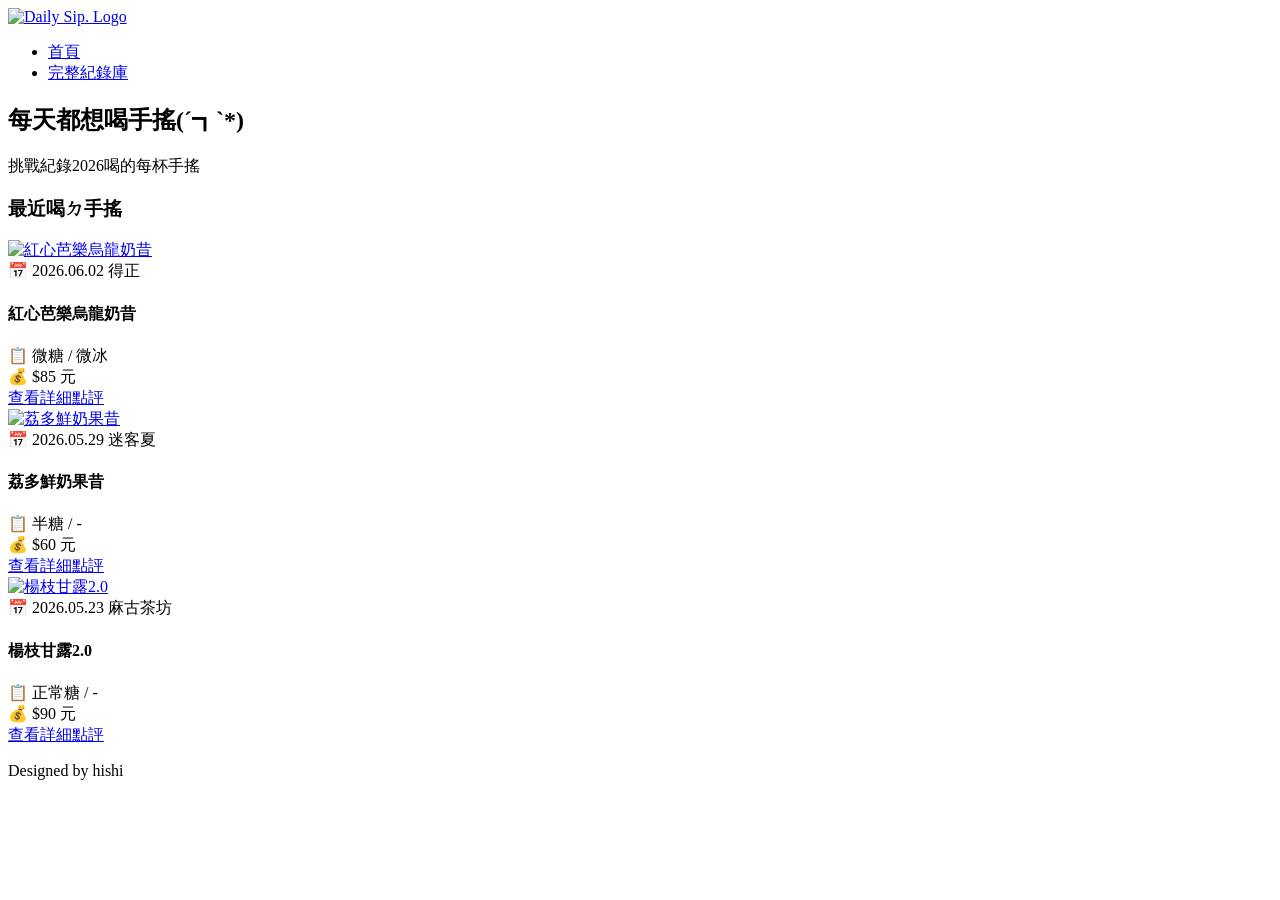
==== index.html @ ff0eec26 "Add files via upload" ====
<!DOCTYPE html>
<html lang="zh-TW">
<head>
    <meta charset="UTF-8">
    <meta name="viewport" content="width=device-width, initial-scale=1.0">
    <title>Daily Sip. | 我的手搖飲相遇日記</title>
    <link rel="stylesheet" href="css/style.css">
</head>
<body>

    <header class="site-header">
        <div class="header-container">
            <div class="logo">
                <a href="index.html">
                    <img src="images/logo.png" alt="Daily Sip. Logo" class="logo-img">
                </a>
            </div>
            <nav class="main-nav">
                <ul>
                    <li><a href="index.html" class="active">首頁</a></li>
                    <li><a href="drinks.html">完整紀錄庫</a></li>
                </ul>
            </nav>
        </div>
    </header>

    <section class="hero-section">
        <div class="hero-content">
            <h2>每天都想喝手搖(´┓`*)</h2>
            <p>挑戰紀錄2026喝的每杯手搖</p>
        </div>
    </section>

    <main class="container">
        <h3 class="section-title"> 最近喝ㄉ手搖</h3>
        <div class="drinks-grid">
            
            <div class="drink-card">
                <div class="drink-img-box">
                    <a href="drinks.html#drink01">
                        <img src="images/drink01.jpg" alt="紅心芭樂烏龍奶昔">
                    </a>
                </div>
                <div class="card-meta">
                    <span class="drink-date">📅 2026.06.02</span>
                    <span class="brand-tag">得正</span>
                </div>
                <h4>紅心芭樂烏龍奶昔</h4>     
                <div class="recipe-price-box">
                    <div class="my-recipe">📋 微糖 / 微冰</div>
                    <div class="drink-price">💰 $85 元</div>
                </div>
                <a href="drinks.html#drink01" class="btn">查看詳細點評</a>
            </div>

            <div class="drink-card">
                <div class="drink-img-box">
                    <a href="drinks.html#drink02">
                        <img src="images/drink02.jpg" alt="荔多鮮奶果昔">
                    </a>
                </div>
                <div class="card-meta">
                    <span class="drink-date">📅 2026.05.29</span>
                    <span class="brand-tag">迷客夏</span>
                </div>
                <h4>荔多鮮奶果昔</h4>
                <div class="recipe-price-box">
                    <div class="my-recipe">📋 半糖 / -</div>
                    <div class="drink-price">💰 $60 元</div>
                </div>
                <a href="drinks.html#drink02" class="btn">查看詳細點評</a>
            </div>

            <div class="drink-card">
                <div class="drink-img-box">
                    <a href="drinks.html#drink03">
                        <img src="images/drink03.jpg" alt="楊枝甘露2.0">
                    </a>
                </div>
                <div class="card-meta">
                    <span class="drink-date">📅 2026.05.23</span>
                    <span class="brand-tag">麻古茶坊</span>
                </div>
                <h4>楊枝甘露2.0</h4> 
                <div class="recipe-price-box">
                    <div class="my-recipe">📋 正常糖 / -</div>
                    <div class="drink-price">💰 $90 元</div>
                </div>
                <a href="drinks.html#drink03" class="btn">查看詳細點評</a>
            </div>

        </div> 
    </main> 
    
    <footer class="site-footer">
        <p>Designed by hishi</p>
    </footer>

    <script src="https://code.jquery.com/jquery-3.6.0.min.js"></script>
</body>
</html>
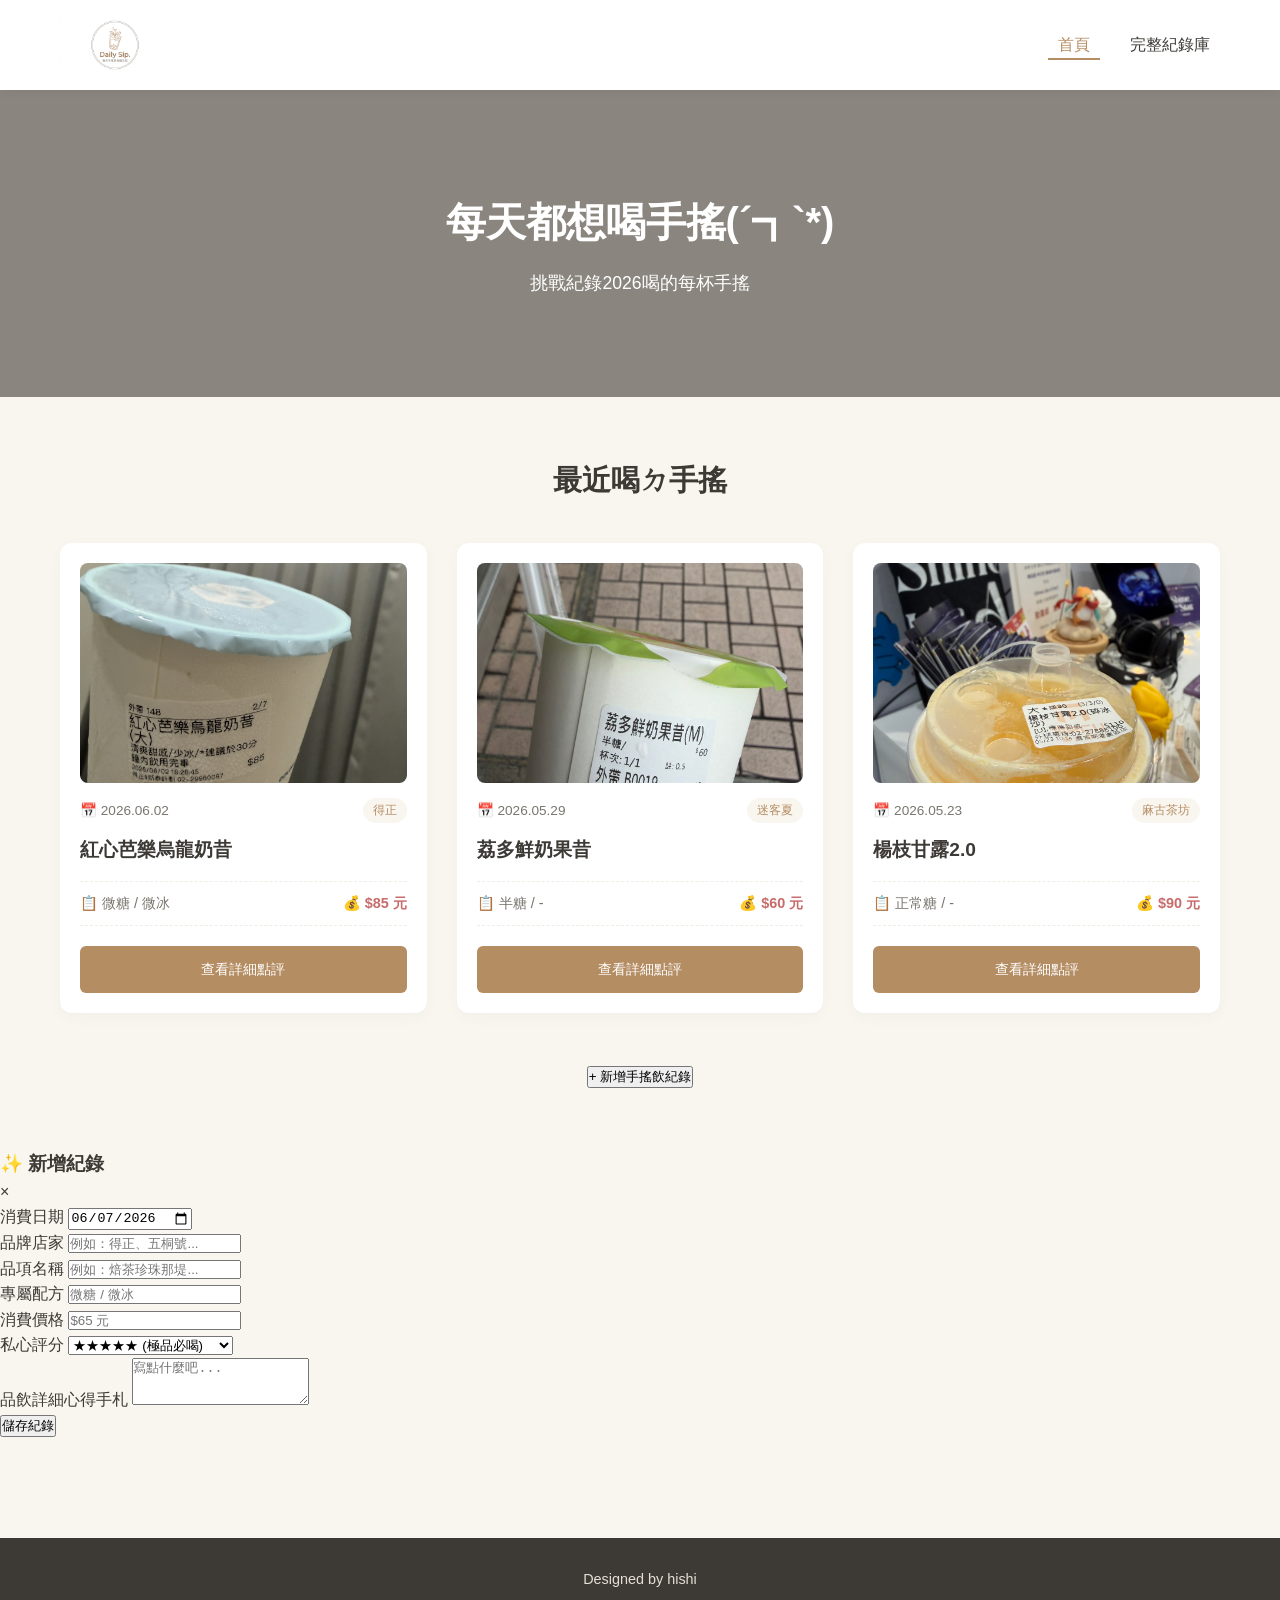
==== commit be1bde55: "Add files via upload" ====
--- a/index.html
+++ b/index.html
@@ -5,9 +5,40 @@
     <meta name="viewport" content="width=device-width, initial-scale=1.0">
     <title>Daily Sip. | 我的手搖飲相遇日記</title>
     <link rel="stylesheet" href="css/style.css">
+    
+    <!-- 🎯 關鍵修正：把 jQuery 核心與控制腳本搬到最上面，確保網頁一載入就聽得懂點擊指令！ -->
+    <script src="https://code.jquery.com/jquery-3.6.0.min.js"></script>
+    <script>
+        $(document).ready(function(){
+            // 點擊新增按鈕：淡入顯示懸浮框
+            $("#btn-add-drink").click(function(e){
+                e.preventDefault(); // 防止按鈕預設跳轉行為
+                $("#drink-modal").fadeIn(300);
+            });
+
+            // 點擊叉叉按鈕：淡出隱藏懸浮框
+            $("#btn-close-modal").click(function(){
+                $("#drink-modal").fadeOut(300);
+            });
+
+            // 點擊懸浮框外圍半透明處：也能關閉視窗
+            $("#drink-modal").click(function(e){
+                if($(e.target).hasClass("modal-overlay")) {
+                    $(this).fadeOut(300);
+                }
+            });
+
+            // 點擊儲存按鈕：跳出可愛提示並關閉
+            $("#btn-submit-drink").click(function(){
+                alert("🎉 紀錄成功！(此處為前端模擬，資料已成功寫入你的文青本本裡)");
+                $("#drink-modal").fadeOut(300);
+            });
+        });
+    </script>
 </head>
 <body>
 
+    <!-- 表頭導覽列 -->
     <header class="site-header">
         <div class="header-container">
             <div class="logo">
@@ -24,6 +55,7 @@
         </div>
     </header>
 
+    <!-- 主視覺主圖區 -->
     <section class="hero-section">
         <div class="hero-content">
             <h2>每天都想喝手搖(´┓`*)</h2>
@@ -31,10 +63,14 @@
         </div>
     </section>
 
+    <!-- 主要內容區 -->
     <main class="container">
         <h3 class="section-title"> 最近喝ㄉ手搖</h3>
+        
+        <!-- 卡片群組 -->
         <div class="drinks-grid">
             
+            <!-- 卡片 1 -->
             <div class="drink-card">
                 <div class="drink-img-box">
                     <a href="drinks.html#drink01">
@@ -53,6 +89,7 @@
                 <a href="drinks.html#drink01" class="btn">查看詳細點評</a>
             </div>
 
+            <!-- 卡片 2 -->
             <div class="drink-card">
                 <div class="drink-img-box">
                     <a href="drinks.html#drink02">
@@ -71,6 +108,7 @@
                 <a href="drinks.html#drink02" class="btn">查看詳細點評</a>
             </div>
 
+            <!-- 卡片 3 -->
             <div class="drink-card">
                 <div class="drink-img-box">
                     <a href="drinks.html#drink03">
@@ -90,12 +128,67 @@
             </div>
 
         </div> 
+        
+        <!-- 🎯 新增手搖飲紀錄按鈕 -->
+        <div style="text-align: center; margin-top: 50px;">
+            <button id="btn-add-drink" class="custom-btn">+ 新增手搖飲紀錄</button>
+        </div>
+        
     </main> 
+
+    <!-- 懸浮框（Modal）HTML 結構 -->
+    <div id="drink-modal" class="modal-overlay">
+        <div class="modal-card">
+            <div class="modal-header">
+                <h3>✨ 新增紀錄</h3>
+                <span id="btn-close-modal" class="close-icon">&times;</span>
+            </div>
+            <form id="add-drink-form" onsubmit="event.preventDefault();">
+                <div class="form-group">
+                    <label>消費日期</label>
+                    <input type="date" value="2026-06-07">
+                </div>
+                <div class="form-group">
+                    <label>品牌店家</label>
+                    <input type="text" placeholder="例如：得正、五桐號...">
+                </div>
+                <div class="form-group">
+                    <label>品項名稱</label>
+                    <input type="text" placeholder="例如：焙茶珍珠那堤...">
+                </div>
+                <div class="form-group-row">
+                    <div class="form-group">
+                        <label>專屬配方</label>
+                        <input type="text" placeholder="微糖 / 微冰">
+                    </div>
+                    <div class="form-group">
+                        <label>消費價格</label>
+                        <input type="text" placeholder="$65 元">
+                    </div>
+                </div>
+                <div class="form-group">
+                    <label>私心評分</label>
+                    <select>
+                        <option>★★★★★ (極品必喝)</option>
+                        <option>★★★★☆ (很好喝)</option>
+                        <option>★★★☆☆ (普通平淡)</option>
+                        <option>★★☆☆☆ (不太推薦)</option>
+                        <option>★☆☆☆☆ (踩雷大風暴)</option>
+                    </select>
+                </div>
+                <div class="form-group">
+                    <label>品飲詳細心得手札</label>
+                    <textarea rows="3" placeholder="寫點什麼吧..."></textarea>
+                </div>
+                <button type="button" id="btn-submit-drink" class="modal-submit-btn">儲存紀錄</button>
+            </form>
+        </div>
+    </div>
     
+    <!-- 頁尾 -->
     <footer class="site-footer">
         <p>Designed by hishi</p>
     </footer>
 
-    <script src="https://code.jquery.com/jquery-3.6.0.min.js"></script>
 </body>
 </html>
--- a/css/style.css
+++ b/css/style.css
@@ -0,0 +1,327 @@
+@charset "utf-8";
+
+/* ==========================================================================
+   1. 基礎設定與變數 (Reset & Variables)
+   ========================================================================== */
+:root {
+    --bg-color: #F9F6F0;       /* 溫潤厚奶白 */
+    --main-brown: #B58D63;     /* 濃郁焙茶棕 */
+    --accent-green: #ADC1A3;   /* 質感抹茶綠 */
+    --text-dark: #3D3A36;      /* 深炭焙灰 */
+    --text-light: #7A756E;     /* 淺焙灰 */
+    --card-bg: #FFFFFF;        /* 純白卡片 */
+}
+
+* {
+    margin: 0;
+    padding: 0;
+    box-sizing: border-box;
+}
+
+body {
+    font-family: "Helvetica Neue", Arial, "Noto Sans TC", sans-serif;
+    background-color: var(--bg-color);
+    color: var(--text-dark);
+    line-height: 1.6;
+}
+
+a {
+    text-decoration: none;
+    color: inherit;
+}
+
+img {
+    max-width: 100%;
+    height: auto;
+    display: block;
+}
+
+/* ==========================================================================
+   2. 表頭與導覽列 (Header & Nav)
+   ========================================================================== */
+.site-header {
+    background-color: var(--card-bg);
+    box-shadow: 0 2px 10px rgba(0,0,0,0.05);
+    position: sticky;
+    top: 0;
+    z-index: 1000;
+}
+
+.header-container {
+    max-width: 1200px;
+    margin: 0 auto;
+    padding: 15px 20px;
+    display: flex;
+    justify-content: space-between;
+    align-items: center;
+}
+
+.logo {
+    display: flex;
+    align-items: center;
+}
+
+.logo-img {
+    height: 60px;       /* 控制 Logo 在網頁上的高度 */
+    width: auto;        /* 寬度自動等比例縮放 */
+    display: block;
+    transition: transform 0.3s;
+}
+
+.logo-img:hover {
+    transform: scale(1.05);
+}
+
+.main-nav ul {
+    display: flex;
+    list-style: none;
+}
+
+.main-nav ul li {
+    margin-left: 20px;
+}
+
+.main-nav ul li a {
+    font-weight: 500;
+    padding: 5px 10px;
+    transition: color 0.3s;
+}
+
+.main-nav ul li a:hover,
+.main-nav ul li a.active {
+    color: var(--main-brown);
+    border-bottom: 2px solid var(--main-brown);
+}
+
+/* ==========================================================================
+   3. 主視覺區 (Hero Banner)
+   ========================================================================== */
+.hero-section {
+    background-color: #E6DFD3;
+    background-image: linear-gradient(rgba(0, 0, 0, 0.4), rgba(0, 0, 0, 0.4)), url('../images/hero-banner.jpg');
+    background-size: cover;
+    background-position: center;
+    color: #FFFFFF;
+    text-align: center;
+    padding: 100px 20px;
+}
+
+.hero-content h2 {
+    font-size: 2.5rem;
+    margin-bottom: 15px;
+    font-weight: 700;
+}
+
+.hero-content p {
+    font-size: 1.1rem;
+    max-width: 600px;
+    margin: 0 auto;
+}
+
+/* ==========================================================================
+   4. 主要內容與卡片排版 (Main Content & Grid)
+   ========================================================================== */
+.container {
+    max-width: 1200px;
+    margin: 60px auto;
+    padding: 0 20px;
+}
+
+.section-title {
+    font-size: 1.8rem;
+    text-align: center;
+    margin-bottom: 40px;
+    color: var(--text-dark);
+    position: relative;
+}
+
+.drinks-grid {
+    display: flex;
+    gap: 30px;
+    justify-content: space-between;
+}
+
+.drink-card {
+    background-color: var(--card-bg);
+    border-radius: 12px;
+    overflow: hidden;
+    box-shadow: 0 4px 15px rgba(0,0,0,0.03);
+    flex: 1;
+    display: flex;
+    flex-direction: column;
+    padding: 20px;
+    transition: transform 0.3s, box-shadow 0.3s;
+}
+
+.drink-card:hover {
+    transform: translateY(-5px);
+    box-shadow: 0 8px 25px rgba(0,0,0,0.08);
+}
+
+.drink-img-box {
+    width: 100%;
+    height: 220px;
+    background-color: #EEE;
+    border-radius: 8px;
+    overflow: hidden;
+    margin-bottom: 15px;
+}
+
+.drink-img-box img {
+    width: 100%;
+    height: 100%;
+    object-fit: cover;
+}
+
+/* 🎯 補上：卡片日期與店家標籤的排版 */
+.card-meta {
+    display: flex;
+    justify-content: space-between;
+    align-items: center;
+    margin-bottom: 12px;
+}
+
+.drink-date {
+    font-size: 0.85rem;
+    color: var(--text-light);
+}
+
+.brand-tag {
+    background-color: var(--bg-color);
+    color: var(--main-brown);
+    font-size: 0.75rem;
+    padding: 3px 10px;
+    border-radius: 20px;
+    font-weight: 500;
+}
+
+.drink-card h4 {
+    font-size: 1.2rem;
+    margin-bottom: 15px;
+    color: var(--text-dark);
+    font-weight: 600;
+}
+
+/* 🎯 補上：專屬配方與價格區塊，並讓按鈕完美對齊底部 */
+.recipe-price-box {
+    display: flex;
+    justify-content: space-between; /* 左右對齊 */
+    align-items: center;
+    margin-bottom: 20px;
+    padding: 10px 0;
+    border-top: 1px dashed #F0EDE5;
+    border-bottom: 1px dashed #F0EDE5;
+    font-size: 0.9rem;
+    flex-grow: 1; /* 核心：自動填滿空間，把下方的按鈕推向最底部 */
+}
+
+.my-recipe {
+    color: var(--text-light);
+}
+
+.drink-price {
+    font-weight: 600;
+    color: #C86B6B; /* 淡淡的質感紅點綴價格 */
+}
+
+.btn {
+    display: block;
+    text-align: center;
+    background-color: var(--main-brown);
+    color: #FFFFFF;
+    padding: 12px 0;
+    border-radius: 6px;
+    font-size: 0.9rem;
+    font-weight: 500;
+    transition: background-color 0.3s;
+}
+
+.btn:hover {
+    background-color: #96714B;
+}
+
+/* 🎯 補上：第二頁表格在手機版的防破圖滾動容器 */
+.table-responsive {
+    width: 100%;
+    overflow-x: auto;
+    -webkit-overflow-scrolling: touch;
+}
+
+/* 🎯 補上：右下角「回到頂部」按鈕樣式 */
+#to-top-btn {
+    position: fixed;
+    bottom: 30px;
+    right: 30px;
+    width: 45px;
+    height: 45px;
+    background-color: var(--main-brown);
+    color: white;
+    text-align: center;
+    line-height: 45px;
+    border-radius: 50%;
+    box-shadow: 0 4px 10px rgba(0,0,0,0.1);
+    z-index: 99;
+    transition: all 0.3s;
+    font-size: 0.8rem;
+}
+#to-top-btn:hover {
+    background-color: var(--text-dark);
+    transform: translateY(-3px);
+}
+
+/* ==========================================================================
+   5. 頁尾 (Footer)
+   ========================================================================== */
+.site-footer {
+    background-color: var(--text-dark);
+    color: #E6DFD3;
+    text-align: center;
+    padding: 30px 20px;
+    margin-top: 100px;
+    font-size: 0.9rem;
+}
+
+.site-footer p:first-child {
+    margin-bottom: 5px;
+}
+
+/* ==========================================================================
+   6. 響應式網頁設計 (RWD 媒體查詢)
+   ========================================================================== */
+/* 平板尺寸 (992px 以下) */
+@media (max-width: 992px) {
+    .drinks-grid {
+        gap: 20px;
+    }
+}
+
+/* 手機尺寸 (768px 以下) */
+@media (max-width: 768px) {
+    .header-container {
+        flex-direction: column;
+        gap: 15px;
+    }
+    
+    .main-nav ul li {
+        margin: 0 10px;
+    }
+    
+    .hero-content h2 {
+        font-size: 1.8rem;
+    }
+    
+    .drinks-grid {
+        flex-direction: column; /* 關鍵：卡片在手機版從橫排變成直排 */
+        gap: 30px;
+    }
+    
+    .drink-img-box {
+        height: 250px; /* 手機版拉高圖片比例更好看 */
+    }
+    
+    /* 手機版讓配方盒子不要長得太開 */
+    .recipe-price-box {
+        flex-grow: 0;
+        margin-bottom: 15px;
+    }
+}
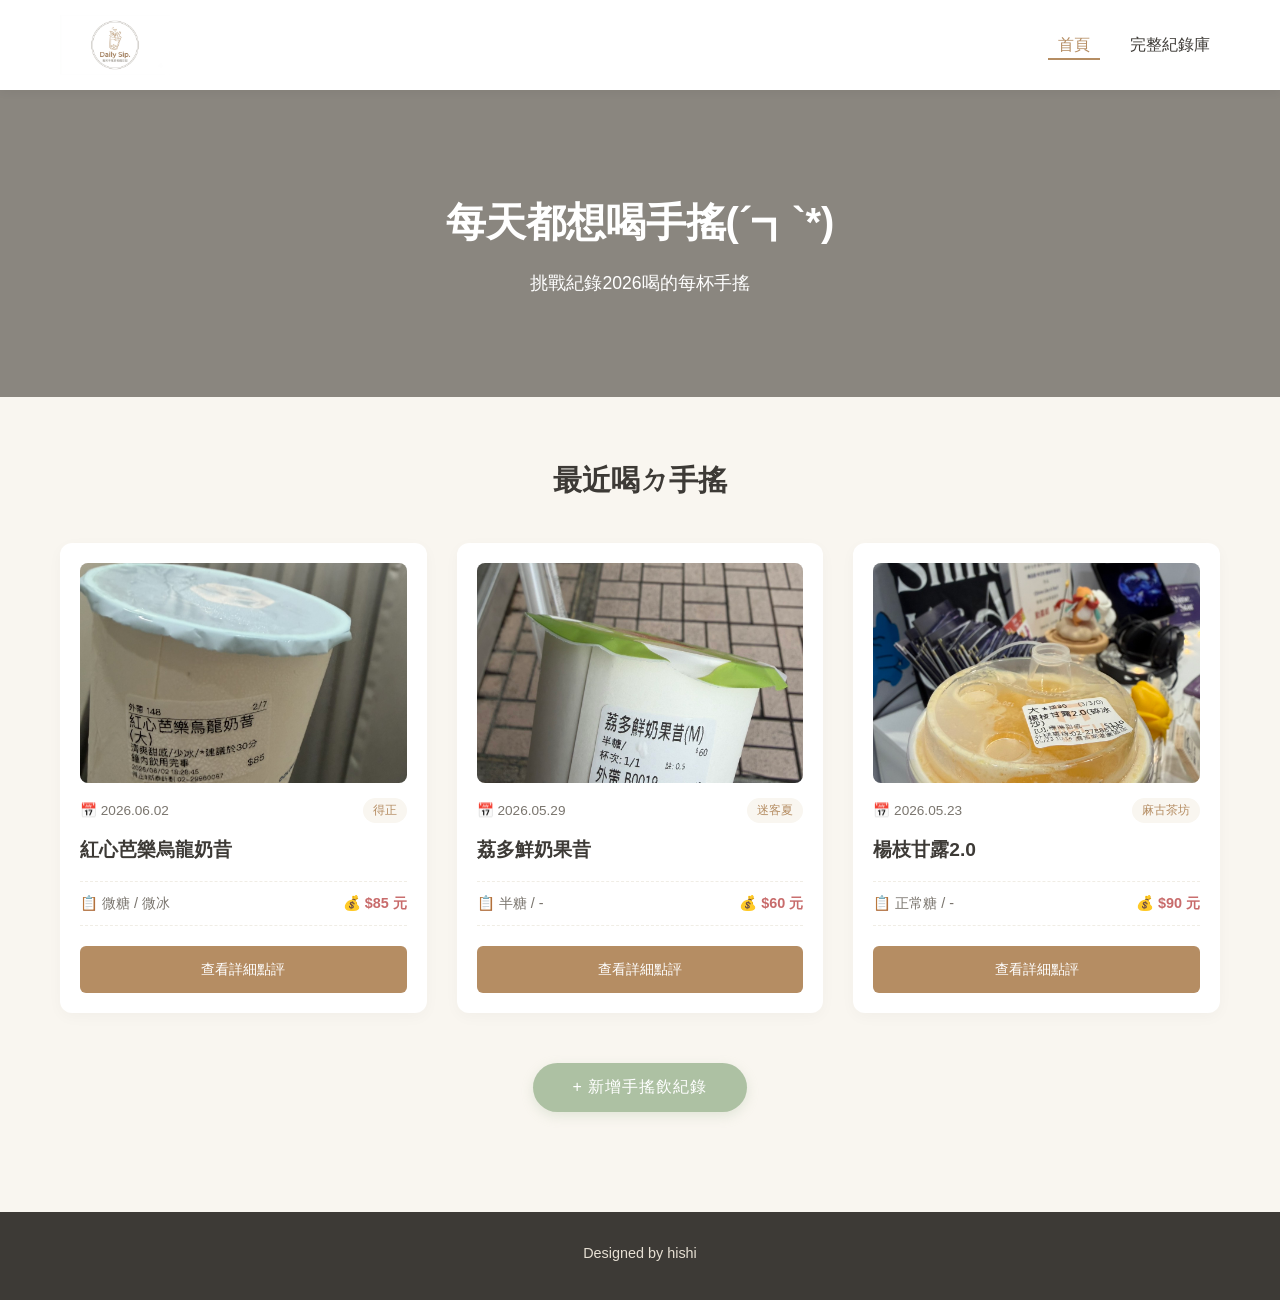
==== commit 78e74471: "Add files via upload" ====
--- a/index.html
+++ b/index.html
@@ -6,39 +6,41 @@
     <title>Daily Sip. | 我的手搖飲相遇日記</title>
     <link rel="stylesheet" href="css/style.css">
     
-    <!-- 🎯 關鍵修正：把 jQuery 核心與控制腳本搬到最上面，確保網頁一載入就聽得懂點擊指令！ -->
     <script src="https://code.jquery.com/jquery-3.6.0.min.js"></script>
     <script>
         $(document).ready(function(){
             // 點擊新增按鈕：淡入顯示懸浮框
             $("#btn-add-drink").click(function(e){
-                e.preventDefault(); // 防止按鈕預設跳轉行為
+                e.preventDefault();
                 $("#drink-modal").fadeIn(300);
+                $("body").css("overflow", "hidden"); // 🆕 彈出時鎖定主網頁滾動，防止雙重滾動
             });
 
             // 點擊叉叉按鈕：淡出隱藏懸浮框
             $("#btn-close-modal").click(function(){
                 $("#drink-modal").fadeOut(300);
+                $("body").css("overflow", "auto"); // 🆕 關閉時恢復主網頁滾動
             });
 
             // 點擊懸浮框外圍半透明處：也能關閉視窗
             $("#drink-modal").click(function(e){
                 if($(e.target).hasClass("modal-overlay")) {
                     $(this).fadeOut(300);
+                    $("body").css("overflow", "auto");
                 }
             });
 
             // 點擊儲存按鈕：跳出可愛提示並關閉
             $("#btn-submit-drink").click(function(){
-                alert("🎉 紀錄成功！(此處為前端模擬，資料已成功寫入你的文青本本裡)");
+                alert("🎉 紀錄成功！(此處為前端模擬，照片與資料已成功寫入你的文青本本裡)");
                 $("#drink-modal").fadeOut(300);
+                $("body").css("overflow", "auto");
             });
         });
     </script>
 </head>
 <body>
 
-    <!-- 表頭導覽列 -->
     <header class="site-header">
         <div class="header-container">
             <div class="logo">
@@ -55,7 +57,6 @@
         </div>
     </header>
 
-    <!-- 主視覺主圖區 -->
     <section class="hero-section">
         <div class="hero-content">
             <h2>每天都想喝手搖(´┓`*)</h2>
@@ -63,14 +64,11 @@
         </div>
     </section>
 
-    <!-- 主要內容區 -->
     <main class="container">
         <h3 class="section-title"> 最近喝ㄉ手搖</h3>
         
-        <!-- 卡片群組 -->
         <div class="drinks-grid">
             
-            <!-- 卡片 1 -->
             <div class="drink-card">
                 <div class="drink-img-box">
                     <a href="drinks.html#drink01">
@@ -89,7 +87,6 @@
                 <a href="drinks.html#drink01" class="btn">查看詳細點評</a>
             </div>
 
-            <!-- 卡片 2 -->
             <div class="drink-card">
                 <div class="drink-img-box">
                     <a href="drinks.html#drink02">
@@ -108,7 +105,6 @@
                 <a href="drinks.html#drink02" class="btn">查看詳細點評</a>
             </div>
 
-            <!-- 卡片 3 -->
             <div class="drink-card">
                 <div class="drink-img-box">
                     <a href="drinks.html#drink03">
@@ -129,18 +125,16 @@
 
         </div> 
         
-        <!-- 🎯 新增手搖飲紀錄按鈕 -->
         <div style="text-align: center; margin-top: 50px;">
             <button id="btn-add-drink" class="custom-btn">+ 新增手搖飲紀錄</button>
         </div>
         
     </main> 
 
-    <!-- 懸浮框（Modal）HTML 結構 -->
     <div id="drink-modal" class="modal-overlay">
         <div class="modal-card">
             <div class="modal-header">
-                <h3>✨ 新增紀錄</h3>
+                <h3>✨ 新增品飲紀錄</h3>
                 <span id="btn-close-modal" class="close-icon">&times;</span>
             </div>
             <form id="add-drink-form" onsubmit="event.preventDefault();">
@@ -148,6 +142,12 @@
                     <label>消費日期</label>
                     <input type="date" value="2026-06-07">
                 </div>
+                
+                <div class="form-group">
+                    <label>上傳手搖飲照片</label>
+                    <input type="file" accept="image/*" class="file-input">
+                </div>
+
                 <div class="form-group">
                     <label>品牌店家</label>
                     <input type="text" placeholder="例如：得正、五桐號...">
@@ -185,7 +185,6 @@
         </div>
     </div>
     
-    <!-- 頁尾 -->
     <footer class="site-footer">
         <p>Designed by hishi</p>
     </footer>
--- a/css/style.css
+++ b/css/style.css
@@ -1,15 +1,15 @@
 @charset "utf-8";
 
 /* ==========================================================================
-   1. 基礎設定與變數 (Reset & Variables)
+   1. ?��?設�??��???(Reset & Variables)
    ========================================================================== */
 :root {
-    --bg-color: #F9F6F0;       /* 溫潤厚奶白 */
-    --main-brown: #B58D63;     /* 濃郁焙茶棕 */
-    --accent-green: #ADC1A3;   /* 質感抹茶綠 */
-    --text-dark: #3D3A36;      /* 深炭焙灰 */
-    --text-light: #7A756E;     /* 淺焙灰 */
-    --card-bg: #FFFFFF;        /* 純白卡片 */
+    --bg-color: #F9F6F0;       /* 溫潤?�奶??*/
+    --main-brown: #B58D63;     /* 濃�??�茶�?*/
+    --accent-green: #ADC1A3;   /* 質�??�茶�?*/
+    --text-dark: #3D3A36;      /* 深炭?�灰 */
+    --text-light: #7A756E;     /* 淺�???*/
+    --card-bg: #FFFFFF;        /* 純白?��? */
 }
 
 * {
@@ -37,7 +37,7 @@
 }
 
 /* ==========================================================================
-   2. 表頭與導覽列 (Header & Nav)
+   2. 表頭?��?覽�? (Header & Nav)
    ========================================================================== */
 .site-header {
     background-color: var(--card-bg);
@@ -62,8 +62,8 @@
 }
 
 .logo-img {
-    height: 60px;       /* 控制 Logo 在網頁上的高度 */
-    width: auto;        /* 寬度自動等比例縮放 */
+    height: 60px;       /* ?�制 Logo ?�網?��??��?�?*/
+    width: auto;        /* 寬度?��?等�?例縮??*/
     display: block;
     transition: transform 0.3s;
 }
@@ -94,7 +94,7 @@
 }
 
 /* ==========================================================================
-   3. 主視覺區 (Hero Banner)
+   3. 主�?覺�? (Hero Banner)
    ========================================================================== */
 .hero-section {
     background-color: #E6DFD3;
@@ -119,7 +119,7 @@
 }
 
 /* ==========================================================================
-   4. 主要內容與卡片排版 (Main Content & Grid)
+   4. 主�??�容?�卡?��???(Main Content & Grid)
    ========================================================================== */
 .container {
     max-width: 1200px;
@@ -173,7 +173,7 @@
     object-fit: cover;
 }
 
-/* 🎯 補上：卡片日期與店家標籤的排版 */
+/* ?�� 補�?：卡?�日?��?店家標籤?��???*/
 .card-meta {
     display: flex;
     justify-content: space-between;
@@ -202,17 +202,17 @@
     font-weight: 600;
 }
 
-/* 🎯 補上：專屬配方與價格區塊，並讓按鈕完美對齊底部 */
+/* ?�� 補�?：�?屬�??��??�格?�塊�?並�??��?完�?對�?底部 */
 .recipe-price-box {
     display: flex;
-    justify-content: space-between; /* 左右對齊 */
+    justify-content: space-between; /* 左右對�? */
     align-items: center;
     margin-bottom: 20px;
     padding: 10px 0;
     border-top: 1px dashed #F0EDE5;
     border-bottom: 1px dashed #F0EDE5;
     font-size: 0.9rem;
-    flex-grow: 1; /* 核心：自動填滿空間，把下方的按鈕推向最底部 */
+    flex-grow: 1; /* ?��?：自?�填滿空?��??��??��??��??��??�底部 */
 }
 
 .my-recipe {
@@ -221,7 +221,7 @@
 
 .drink-price {
     font-weight: 600;
-    color: #C86B6B; /* 淡淡的質感紅點綴價格 */
+    color: #C86B6B; /* 淡淡?�質?��?點綴?�格 */
 }
 
 .btn {
@@ -240,14 +240,14 @@
     background-color: #96714B;
 }
 
-/* 🎯 補上：第二頁表格在手機版的防破圖滾動容器 */
+/* ?�� 補�?：第二�?表格?��?機�??�防?��?滾�?容器 */
 .table-responsive {
     width: 100%;
     overflow-x: auto;
     -webkit-overflow-scrolling: touch;
 }
 
-/* 🎯 補上：右下角「回到頂部」按鈕樣式 */
+/* ?�� 補�?：右下�??��??��??�」�??�樣�?*/
 #to-top-btn {
     position: fixed;
     bottom: 30px;
@@ -270,7 +270,7 @@
 }
 
 /* ==========================================================================
-   5. 頁尾 (Footer)
+   5. ?�尾 (Footer)
    ========================================================================== */
 .site-footer {
     background-color: var(--text-dark);
@@ -286,16 +286,16 @@
 }
 
 /* ==========================================================================
-   6. 響應式網頁設計 (RWD 媒體查詢)
-   ========================================================================== */
-/* 平板尺寸 (992px 以下) */
+   6. ?��?式網?�設�?(RWD 媒�??�詢)
+   ========================================================================== */
+/* 平板尺寸 (992px 以�?) */
 @media (max-width: 992px) {
     .drinks-grid {
         gap: 20px;
     }
 }
 
-/* 手機尺寸 (768px 以下) */
+/* ?��?尺寸 (768px 以�?) */
 @media (max-width: 768px) {
     .header-container {
         flex-direction: column;
@@ -311,17 +311,157 @@
     }
     
     .drinks-grid {
-        flex-direction: column; /* 關鍵：卡片在手機版從橫排變成直排 */
+        flex-direction: column; /* ?�鍵：卡?�在?��??��?橫�?變�??��? */
         gap: 30px;
     }
     
     .drink-img-box {
-        height: 250px; /* 手機版拉高圖片比例更好看 */
+        height: 250px; /* ?��??��?高�??��?例更好�? */
     }
     
-    /* 手機版讓配方盒子不要長得太開 */
+    /* ?��??��??�方?��?不�??��?太�? */
     .recipe-price-box {
         flex-grow: 0;
         margin-bottom: 15px;
     }
 }
+/* ==========================================================================
+   7. ?? �s�W�����q�Τ��ʫ��s (Custom Global Button)
+   ========================================================================== */
+.custom-btn {
+    background-color: var(--accent-green);
+    color: white;
+    border: none;
+    padding: 14px 40px;
+    border-radius: 50px; /* ���n�ꨤ */
+    cursor: pointer;
+    font-size: 1rem;
+    font-weight: 500;
+    letter-spacing: 1px;
+    box-shadow: 0 4px 12px rgba(173, 193, 163, 0.3);
+    transition: all 0.3s ease;
+}
+.custom-btn:hover {
+    background-color: #8fa685;
+    transform: translateY(-2px);
+    box-shadow: 0 6px 18px rgba(173, 193, 163, 0.4);
+}
+/* ==========================================================================
+   8. ?? �a�B�ؼu�X�����˦� (Modal Popup Styles)
+   ========================================================================== */
+.modal-overlay {
+    display: none; /* �w�]���� */
+    position: fixed;
+    top: 0;
+    left: 0;
+    width: 100%;
+    height: 100%;
+    background-color: rgba(61, 58, 54, 0.5); /* �`���H�ǥb�z���B�n */
+    backdrop-filter: blur(4px); /* ���ŷP������S�� */
+    z-index: 2000; /* �T�O�b�̤W�h */
+}
+
+.modal-card {
+    background-color: var(--card-bg);
+    width: 90%;
+    max-width: 500px;
+    margin: 60px auto;
+    border-radius: 16px;
+    padding: 30px;
+    box-shadow: 0 15px 40px rgba(0, 0, 0, 0.15);
+    border: 1px solid #E6DFD3;
+    animation: modalSlideUp 0.3s ease;
+}
+
+@keyframes modalSlideUp {
+    from { transform: translateY(30px); opacity: 0; }
+    to { transform: translateY(0); opacity: 1; }
+}
+
+.modal-header {
+    display: flex;
+    justify-content: space-between;
+    align-items: center;
+    margin-bottom: 25px;
+    border-bottom: 1px dashed #E6DFD3;
+    padding-bottom: 15px;
+}
+
+.modal-header h3 {
+    color: var(--text-dark);
+    font-size: 1.3rem;
+    font-weight: 600;
+}
+
+.close-icon {
+    font-size: 1.8rem;
+    color: var(--text-light);
+    cursor: pointer;
+    transition: color 0.2s;
+    line-height: 1;
+}
+.close-icon:hover {
+    color: #C86B6B;
+}
+
+/* ����ƪ� */
+.form-group {
+    margin-bottom: 18px;
+}
+.form-group-row {
+    display: flex;
+    gap: 15px;
+}
+.form-group-row .form-group {
+    flex: 1;
+}
+
+.form-group label {
+    display: block;
+    font-size: 0.85rem;
+    color: var(--text-light);
+    margin-bottom: 6px;
+    font-weight: 500;
+}
+
+.form-group input,
+.form-group select,
+.form-group textarea {
+    width: 100%;
+    padding: 10px 14px;
+    border: 1px solid #E6DFD3;
+    background-color: #FDFBF7;
+    border-radius: 8px;
+    font-family: inherit;
+    font-size: 0.95rem;
+    color: var(--text-dark);
+    outline: none;
+    transition: all 0.2s;
+}
+
+.form-group input:focus,
+.form-group select:focus,
+.form-group textarea:focus {
+    border-color: var(--main-brown);
+    background-color: #FFFFFF;
+    box-shadow: 0 0 0 3px rgba(181, 141, 99, 0.1);
+}
+
+.modal-submit-btn {
+    width: 100%;
+    background-color: var(--main-brown);
+    color: white;
+    border: none;
+    padding: 12px 0;
+    font-size: 1rem;
+    font-weight: 500;
+    border-radius: 8px;
+    cursor: pointer;
+    margin-top: 10px;
+    box-shadow: 0 4px 12px rgba(181, 141, 99, 0.2);
+    transition: all 0.2s;
+}
+.modal-submit-btn:hover {
+    background-color: #96714B;
+    transform: translateY(-1px);
+}
